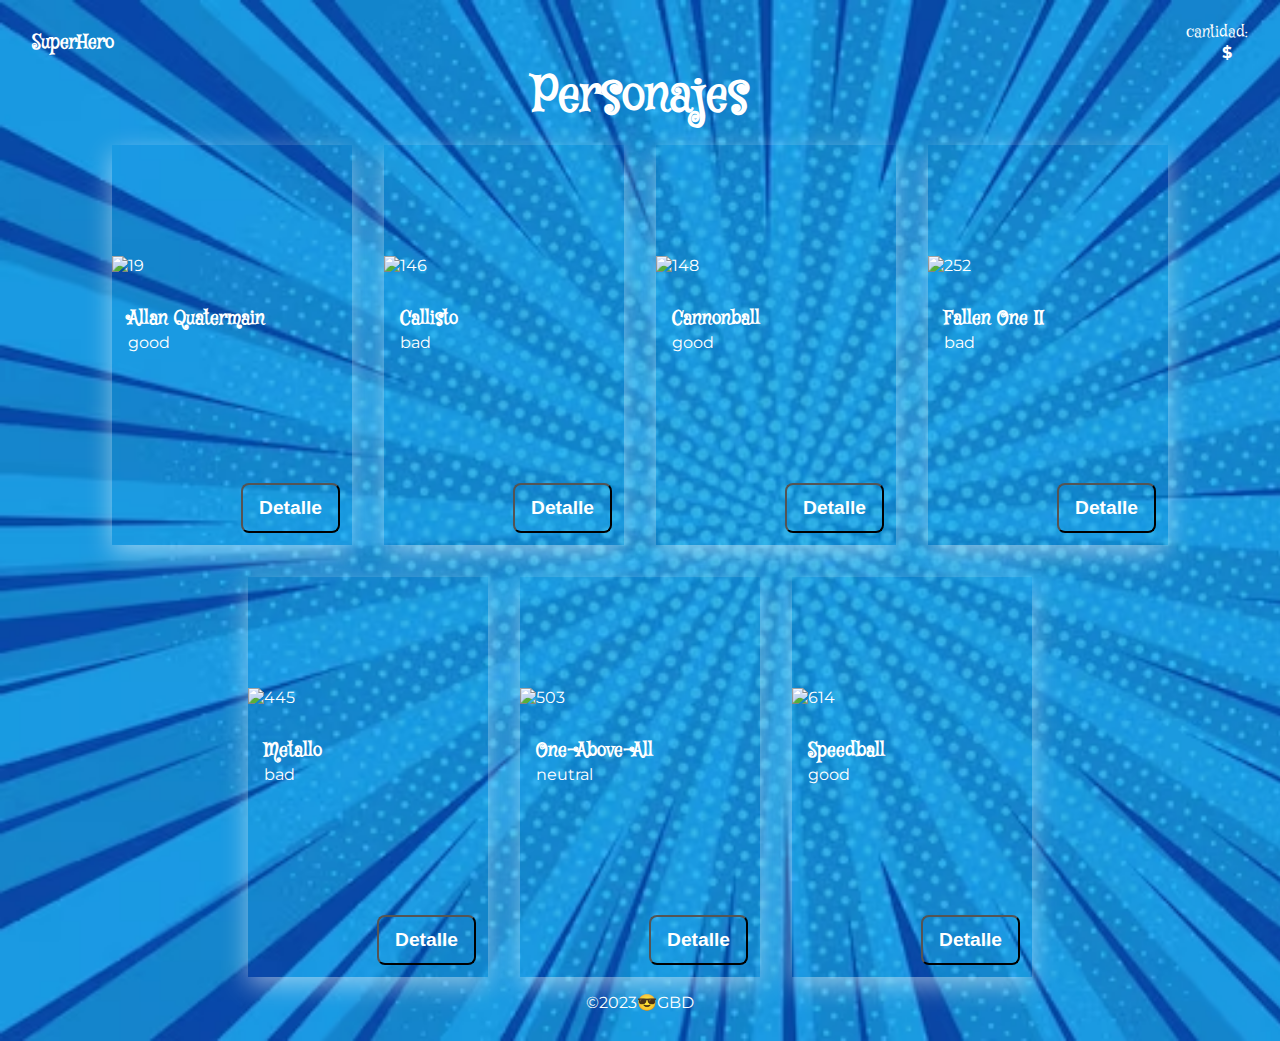
==== index.html @ 734149bc "first commit" ====
<!DOCTYPE html>
<html lang="en">

<head>
    <meta charset="UTF-8">
    <meta name="viewport" content="width=device-width, initial-scale=1.0">
    <title>Document</title>
    <script src="https://kit.fontawesome.com/cee4e31326.js" crossorigin="anonymous"></script>
    <link rel="stylesheet" href="./style.css">
</head>

<body class="container-fluid">
    <nav id="header">

        <div id="logo">
            <img src="" alt="">
            <h3>SuperHero</h3>
        </div>

        <div id="contadorIndex">
            <i class="btn fa-solid fa-cart-arrow-down fa-lg btn_carrito"></i>
           <span>cantidad:<i class="numeroArriba"><strong>0</strong></i></span> 
            <p id="precio"><strong>$</strong><i class="precioArriba"><strong>0</strong></i></p>
        </div>
    </nav>

    <header>
        <h1 style="font-size: 3rem;">Personajes</h1>
    </header>
    <div class="container-fluid tarjetero">
        <div class="containerS">
            <div class="blockS"></div>
            <div class="blockS"></div>
            <div class="blockS"></div>
            <div class="blockS"></div>
            <div class="blockS"></div>
            <div class="blockS"></div>
            <div class="blockS"></div>
            <div class="blockS"></div>
            <div class="blockS"></div>
            <div class="blockS"></div>
            <div class="blockS"></div>
            <div class="blockS"></div>
            <div class="blockS"></div>
            <div class="blockS"></div>
            <div class="blockS"></div>
            <div class="blockS"></div>
          </div>

    </div>
    <footer id="footer">
        ©2023😎GBD
    </footer>
    <script src="./index.js"></script>
</body>

</html>
---- style.css ----
@import url('https://fonts.googleapis.com/css2?family=Mystery+Quest&display=swap');
@import url('https://fonts.googleapis.com/css2?family=Montserrat&family=Mystery+Quest&display=swap');
* {
    box-sizing: border-box;
    padding: 0rem;
    margin: 0rem;
}

body {
    display: flex;
    flex-direction: column;
    justify-content: space-evenly;
    align-items: center;
    font-family: Montserrat, sans-serif;
    background-image: url('./img/azul1.avif');
    color:#fff;
    background-size:cover;
    background-repeat: no-repeat;
}
#header{
    width: 100vw;
    height: 3rem;
    display:flex;
    flex-direction: row;
    justify-content: space-between;
    align-items: center;
    padding:2rem ;
    z-index: 1000;
    font-family: 'Mystery Quest';
}
#logo{
    width:50%;
   text-align: left;

}
#contador-index{
width: 50%;
text-align: right;
}

#main{
    padding-top: 2rem;
}
#footer{
    align-items: center;
    height: 3rem;
}

.tarjetero {
    display: flex;
    flex-direction: row;
    justify-content: center;
    align-items: center;
    flex-wrap: wrap;
    width: 100vw;
}

.card {
    width: 15rem;
    height: 25rem;
    margin: 1rem;
    display: flex;
    flex-direction: column;
    justify-content: center;
    align-items: center;
    box-shadow: rgba(255, 255, 255, 0.5) 0px 8px 24px;
    position: relative;
}
.card .cardH {
    width: 100%;
}
.card .cardH img {
    width:100%;
    margin:0px;
    height: 18rem;
}

.card .cardB {
    height: 7rem;
  width: 100%;
  display: flex;
  flex-direction: column;
  justify-content: center;
  align-items: flex-start;
  line-height: 1.5rem;
  padding-left: 1rem;
 
   
    
}

.card .cardF {
    height: 3rem;
}

.card .cardF button {
    position: absolute;
    right: 0.75rem;
    bottom: 0.75rem;
    padding: 0.75rem 1rem;
    background-color: transparent;
    color:white;
    font-size: larger;
    font-weight: 600;
    border-radius: 0.5rem;
}

h1, h2, h3, h4, h5{
    font-family: 'Mystery Quest';
}

#precio{
    font-family: Montserrat, sans-serif;
    position:absolute;
    right:3rem;
}

/**
spiner
*/

.blockS {
    position: relative;
    box-sizing: border-box;
    float: left;
    margin: 0 10px 10px 0;
    width: 12px;
    height: 12px;
    border-radius: 3px;
    background: #FFF;
  }
  
  .blockS:nth-child(4n+1) { animation: wave 2s ease .0s infinite; }
  .blockS:nth-child(4n+2) { animation: wave 2s ease .2s infinite; }
  .blockS:nth-child(4n+3) { animation: wave 2s ease .4s infinite; }
  .blockS:nth-child(4n+4) { animation: wave 2s ease .6s infinite; margin-right: 0; }
  
  @keyframes wave {
    0%   { top: 0;     opacity: 1; }
    50%  { top: 30px;  opacity: .2; }
    100% { top: 0;     opacity: 1; }
  }
  
.containerS {
    width: 80px;
    height: 100px;
    margin: 100px auto;
    margin-top: calc(100vh / 2 - 50px);
  }
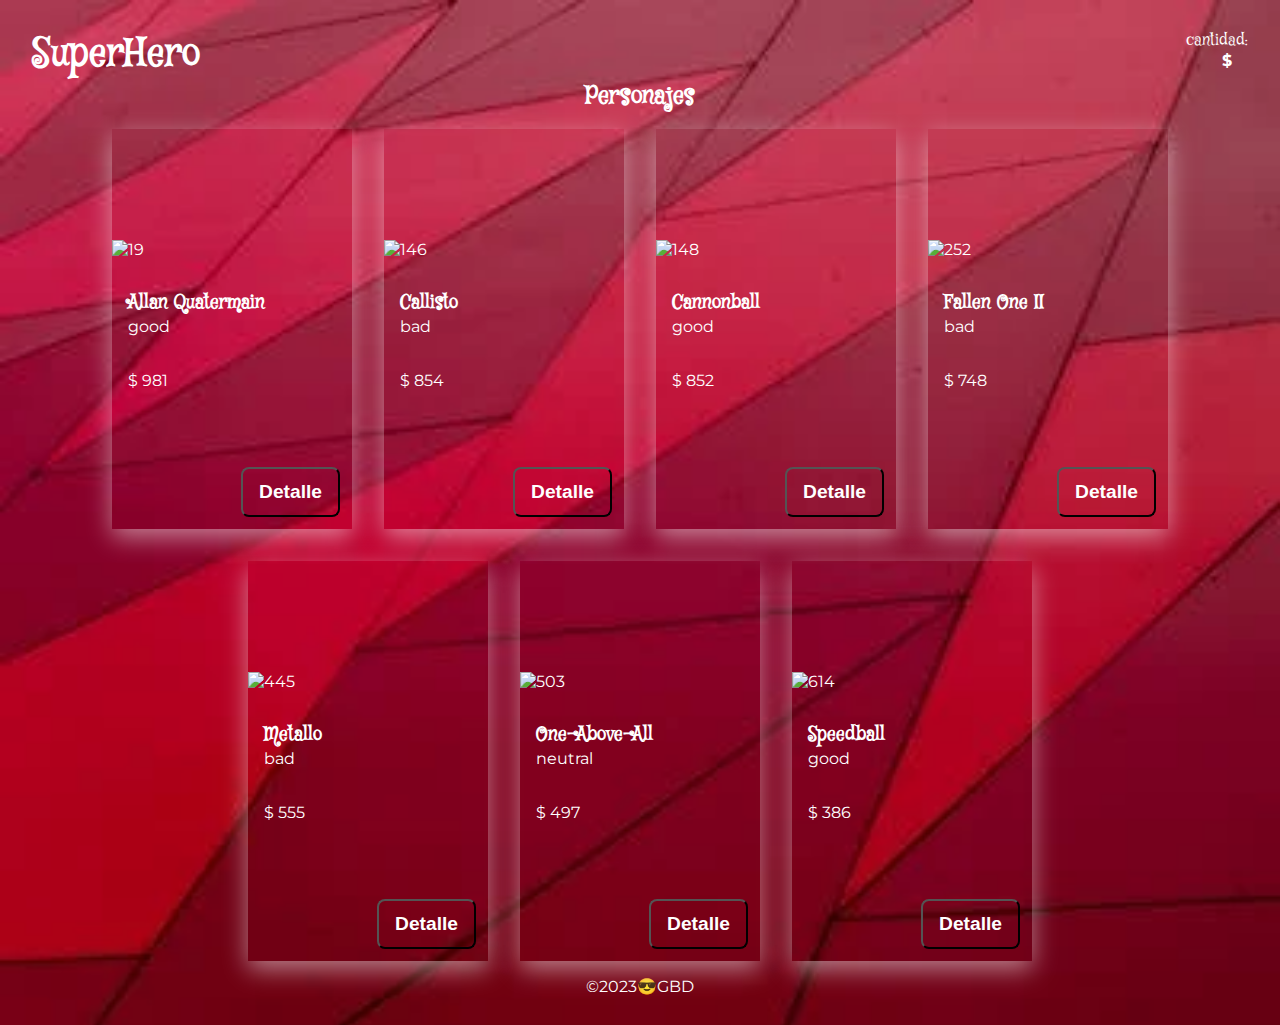
==== commit e27beb1e: "added price to cards, changed background img" ====
--- a/index.html
+++ b/index.html
@@ -4,7 +4,7 @@
 <head>
     <meta charset="UTF-8">
     <meta name="viewport" content="width=device-width, initial-scale=1.0">
-    <title>Document</title>
+    <title>SuperHero</title>
     <script src="https://kit.fontawesome.com/cee4e31326.js" crossorigin="anonymous"></script>
     <link rel="stylesheet" href="./style.css">
 </head>
@@ -14,7 +14,7 @@
 
         <div id="logo">
             <img src="" alt="">
-            <h3>SuperHero</h3>
+            <h1>SuperHero</h1>
         </div>
 
         <div id="contadorIndex">
@@ -25,7 +25,7 @@
     </nav>
 
     <header>
-        <h1 style="font-size: 3rem;">Personajes</h1>
+        <h2 >Personajes</h2>
     </header>
     <div class="container-fluid tarjetero">
         <div class="containerS">
--- a/style.css
+++ b/style.css
@@ -12,14 +12,14 @@
     justify-content: space-evenly;
     align-items: center;
     font-family: Montserrat, sans-serif;
-    background-image: url('./img/azul1.avif');
+    background-image: url('./img/pexels-photo-532563.webp');
     color:#fff;
     background-size:cover;
     background-repeat: no-repeat;
 }
 #header{
     width: 100vw;
-    height: 3rem;
+    height: 5rem;
     display:flex;
     flex-direction: row;
     justify-content: space-between;
@@ -31,6 +31,7 @@
 #logo{
     width:50%;
    text-align: left;
+   font-size: larger;
 
 }
 #contador-index{
@@ -104,7 +105,11 @@
     font-weight: 600;
     border-radius: 0.5rem;
 }
-
+.cardF .precioCard{
+    font-family: Montserrat, sans-serif;
+    position:absolute;
+    left:1rem;
+}
 h1, h2, h3, h4, h5{
     font-family: 'Mystery Quest';
 }
